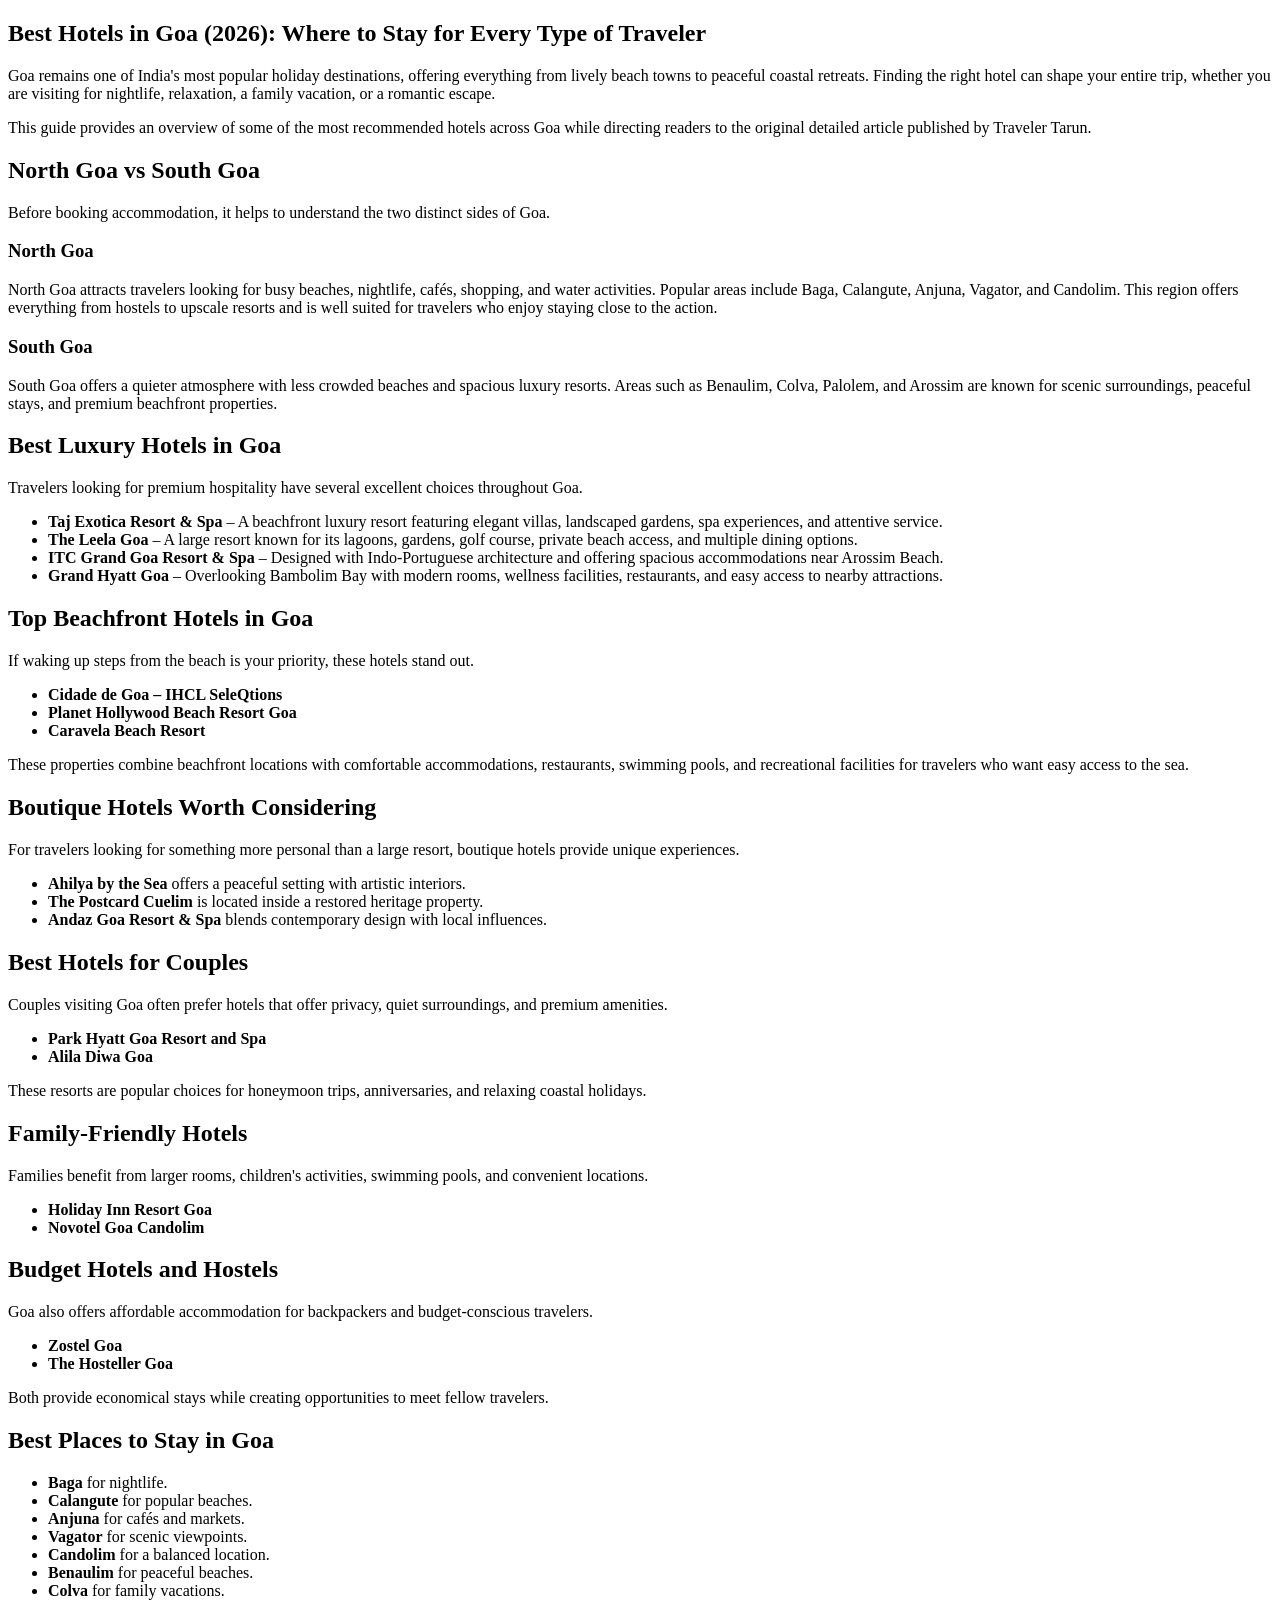
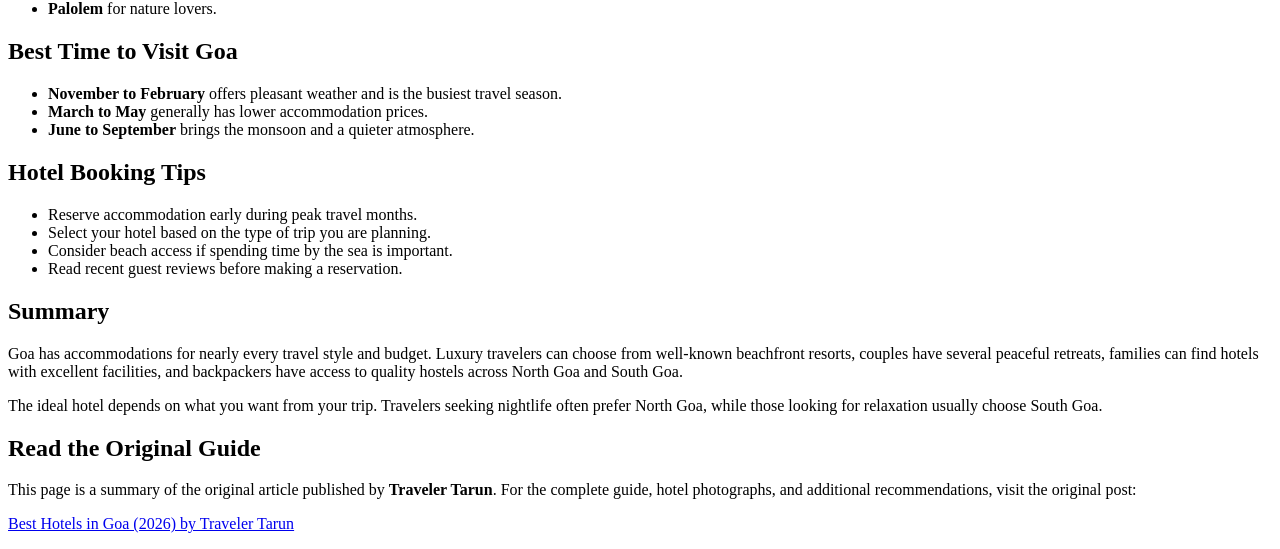
==== posts/best-hotels-in-goa-traveler-tarun.html @ e8ec589d "Create best-hotels-in-goa-traveler-tarun.html" ====
<!DOCTYPE html>
<html lang="en">
<head>
<meta charset="UTF-8">
<meta name="viewport" content="width=device-width, initial-scale=1.0">
<meta name="google-site-verification" content="xZfGh8RNiBBm0q7DqAp8tPzh0SAd_CiYhUs4-kxncVQ" />
<title>Best Hotels in Goa (2026): Luxury, Beach Resorts, Boutique & Budget Stays</title>

<meta name="description" content="Discover the best hotels in Goa for every type of traveler. Explore luxury resorts, beachfront hotels, boutique stays, family accommodations, and budget hostels with travel tips and a link to the original Traveler Tarun guide.">

<meta name="keywords" content="best hotels in Goa, Goa hotels, luxury hotels Goa, beachfront hotels Goa, boutique hotels Goa, family hotels Goa, budget hotels Goa, where to stay in Goa">

<link rel="canonical" href="https://digitarun.github.io/travelertarun//posts/best-hotels-in-goa-traveler-tarun.html">

<meta property="og:title" content="Best Hotels in Goa (2026)">
<meta property="og:description" content="A complete overview of the best hotels in Goa, including luxury resorts, beach hotels, boutique properties, family stays, and budget accommodations.">
<meta property="og:type" content="article">

</head>

<body>

<article>

<header>

<h1>Best Hotels in Goa (2026): Where to Stay for Every Type of Traveler</h1>

<p>
Goa remains one of India's most popular holiday destinations, offering everything from lively beach towns to peaceful coastal retreats. Finding the right hotel can shape your entire trip, whether you are visiting for nightlife, relaxation, a family vacation, or a romantic escape.
</p>

<p>
This guide provides an overview of some of the most recommended hotels across Goa while directing readers to the original detailed article published by Traveler Tarun.
</p>

</header>

<section>

<h2>North Goa vs South Goa</h2>

<p>
Before booking accommodation, it helps to understand the two distinct sides of Goa.
</p>

<h3>North Goa</h3>

<p>
North Goa attracts travelers looking for busy beaches, nightlife, cafés, shopping, and water activities. Popular areas include Baga, Calangute, Anjuna, Vagator, and Candolim. This region offers everything from hostels to upscale resorts and is well suited for travelers who enjoy staying close to the action.
</p>

<h3>South Goa</h3>

<p>
South Goa offers a quieter atmosphere with less crowded beaches and spacious luxury resorts. Areas such as Benaulim, Colva, Palolem, and Arossim are known for scenic surroundings, peaceful stays, and premium beachfront properties.
</p>

</section>

<section>

<h2>Best Luxury Hotels in Goa</h2>

<p>
Travelers looking for premium hospitality have several excellent choices throughout Goa.
</p>

<ul>

<li>
<strong>Taj Exotica Resort &amp; Spa</strong> – A beachfront luxury resort featuring elegant villas, landscaped gardens, spa experiences, and attentive service.
</li>

<li>
<strong>The Leela Goa</strong> – A large resort known for its lagoons, gardens, golf course, private beach access, and multiple dining options.
</li>

<li>
<strong>ITC Grand Goa Resort &amp; Spa</strong> – Designed with Indo-Portuguese architecture and offering spacious accommodations near Arossim Beach.
</li>

<li>
<strong>Grand Hyatt Goa</strong> – Overlooking Bambolim Bay with modern rooms, wellness facilities, restaurants, and easy access to nearby attractions.
</li>

</ul>

</section>

<section>

<h2>Top Beachfront Hotels in Goa</h2>

<p>
If waking up steps from the beach is your priority, these hotels stand out.
</p>

<ul>

<li><strong>Cidade de Goa – IHCL SeleQtions</strong></li>

<li><strong>Planet Hollywood Beach Resort Goa</strong></li>

<li><strong>Caravela Beach Resort</strong></li>

</ul>

<p>
These properties combine beachfront locations with comfortable accommodations, restaurants, swimming pools, and recreational facilities for travelers who want easy access to the sea.
</p>

</section>

<section>

<h2>Boutique Hotels Worth Considering</h2>

<p>
For travelers looking for something more personal than a large resort, boutique hotels provide unique experiences.
</p>

<ul>

<li><strong>Ahilya by the Sea</strong> offers a peaceful setting with artistic interiors.</li>

<li><strong>The Postcard Cuelim</strong> is located inside a restored heritage property.</li>

<li><strong>Andaz Goa Resort &amp; Spa</strong> blends contemporary design with local influences.</li>

</ul>

</section>

<section>

<h2>Best Hotels for Couples</h2>

<p>
Couples visiting Goa often prefer hotels that offer privacy, quiet surroundings, and premium amenities.
</p>

<ul>

<li><strong>Park Hyatt Goa Resort and Spa</strong></li>

<li><strong>Alila Diwa Goa</strong></li>

</ul>

<p>
These resorts are popular choices for honeymoon trips, anniversaries, and relaxing coastal holidays.
</p>

</section>

<section>

<h2>Family-Friendly Hotels</h2>

<p>
Families benefit from larger rooms, children's activities, swimming pools, and convenient locations.
</p>

<ul>

<li><strong>Holiday Inn Resort Goa</strong></li>

<li><strong>Novotel Goa Candolim</strong></li>

</ul>

</section>

<section>

<h2>Budget Hotels and Hostels</h2>

<p>
Goa also offers affordable accommodation for backpackers and budget-conscious travelers.
</p>

<ul>

<li><strong>Zostel Goa</strong></li>

<li><strong>The Hosteller Goa</strong></li>

</ul>

<p>
Both provide economical stays while creating opportunities to meet fellow travelers.
</p>

</section>

<section>

<h2>Best Places to Stay in Goa</h2>

<ul>

<li><strong>Baga</strong> for nightlife.</li>

<li><strong>Calangute</strong> for popular beaches.</li>

<li><strong>Anjuna</strong> for cafés and markets.</li>

<li><strong>Vagator</strong> for scenic viewpoints.</li>

<li><strong>Candolim</strong> for a balanced location.</li>

<li><strong>Benaulim</strong> for peaceful beaches.</li>

<li><strong>Colva</strong> for family vacations.</li>

<li><strong>Palolem</strong> for nature lovers.</li>

</ul>

</section>

<section>

<h2>Best Time to Visit Goa</h2>

<ul>

<li><strong>November to February</strong> offers pleasant weather and is the busiest travel season.</li>

<li><strong>March to May</strong> generally has lower accommodation prices.</li>

<li><strong>June to September</strong> brings the monsoon and a quieter atmosphere.</li>

</ul>

</section>

<section>

<h2>Hotel Booking Tips</h2>

<ul>

<li>Reserve accommodation early during peak travel months.</li>

<li>Select your hotel based on the type of trip you are planning.</li>

<li>Consider beach access if spending time by the sea is important.</li>

<li>Read recent guest reviews before making a reservation.</li>

</ul>

</section>

<section>

<h2>Summary</h2>

<p>
Goa has accommodations for nearly every travel style and budget. Luxury travelers can choose from well-known beachfront resorts, couples have several peaceful retreats, families can find hotels with excellent facilities, and backpackers have access to quality hostels across North Goa and South Goa.
</p>

<p>
The ideal hotel depends on what you want from your trip. Travelers seeking nightlife often prefer North Goa, while those looking for relaxation usually choose South Goa.
</p>

</section>

<section>

<h2>Read the Original Guide</h2>

<p>
This page is a summary of the original article published by <strong>Traveler Tarun</strong>.
For the complete guide, hotel photographs, and additional recommendations, visit the original post:
</p>

<p>
<a href="https://travelertarun.substack.com/p/best-hotels-in-goa" target="_blank" rel="noopener noreferrer">
Best Hotels in Goa (2026) by Traveler Tarun
</a>
</p>

</section>

</article>

</body>
</html>
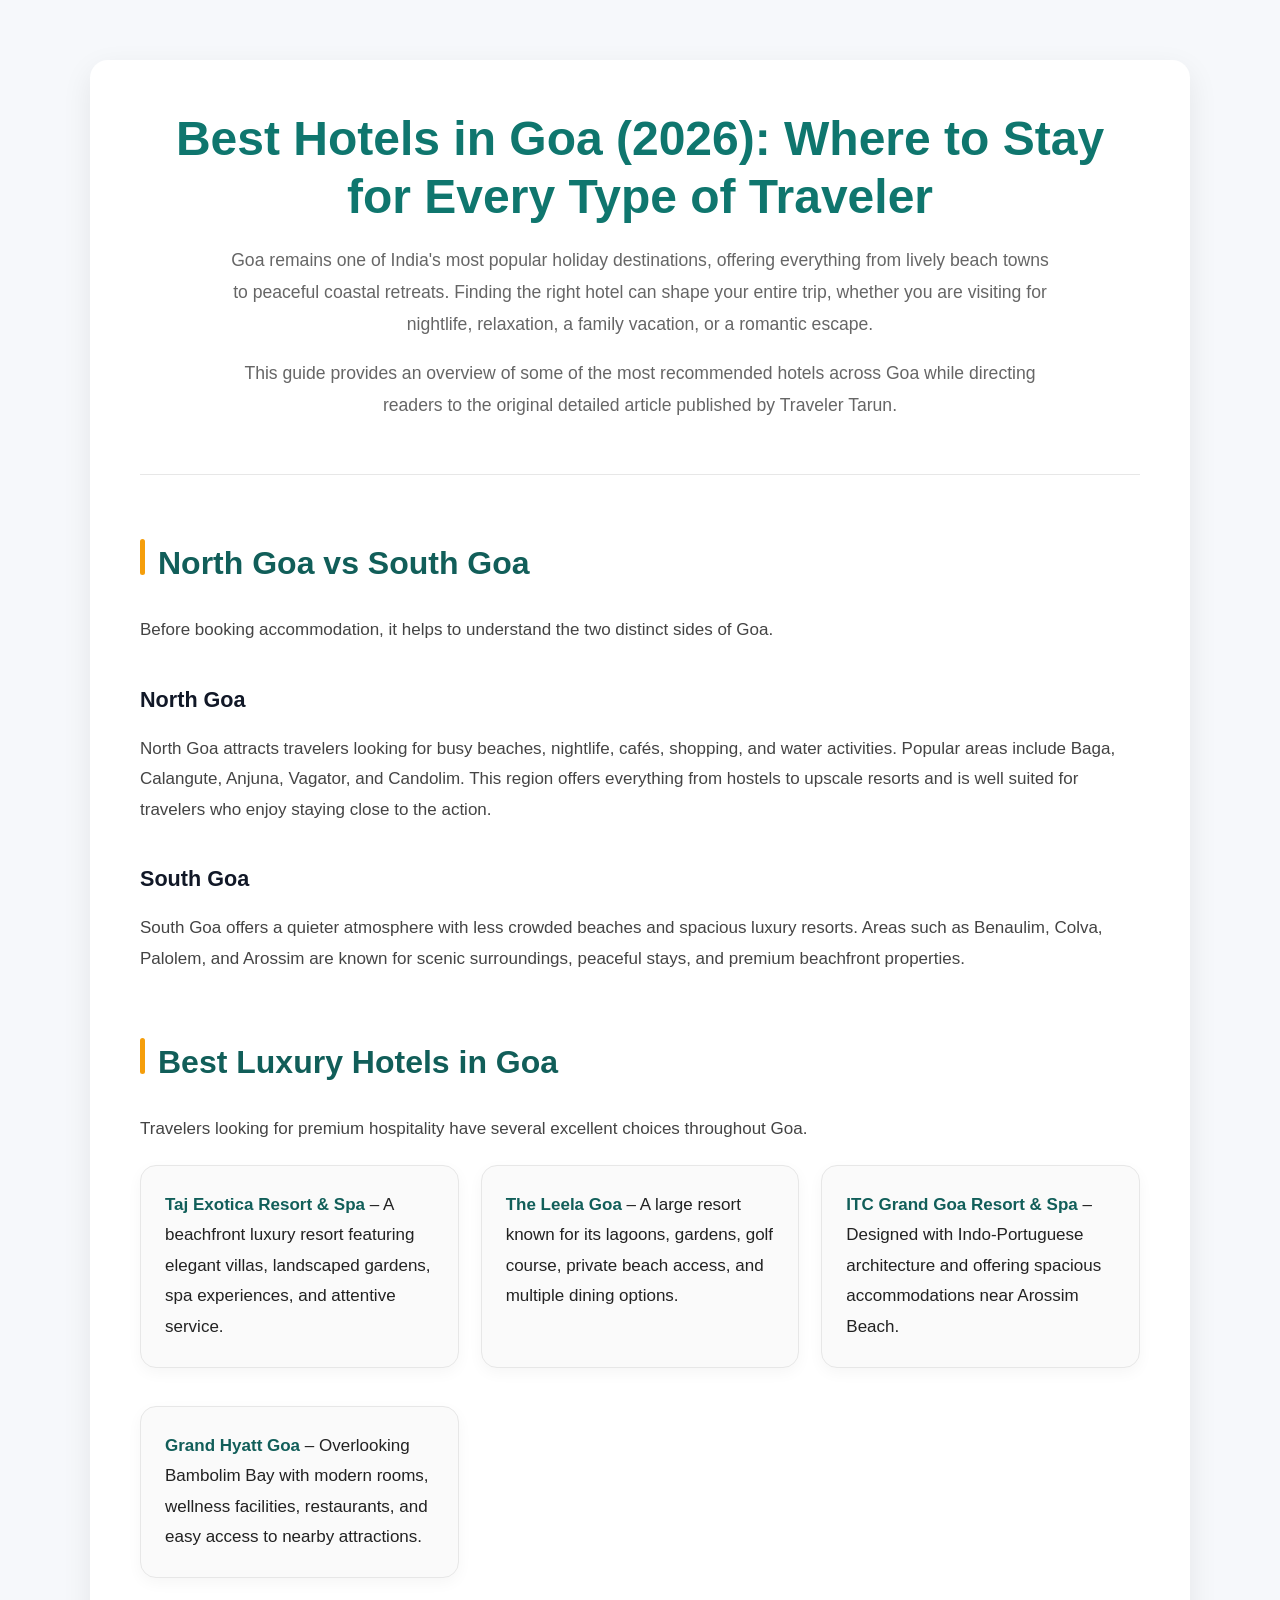
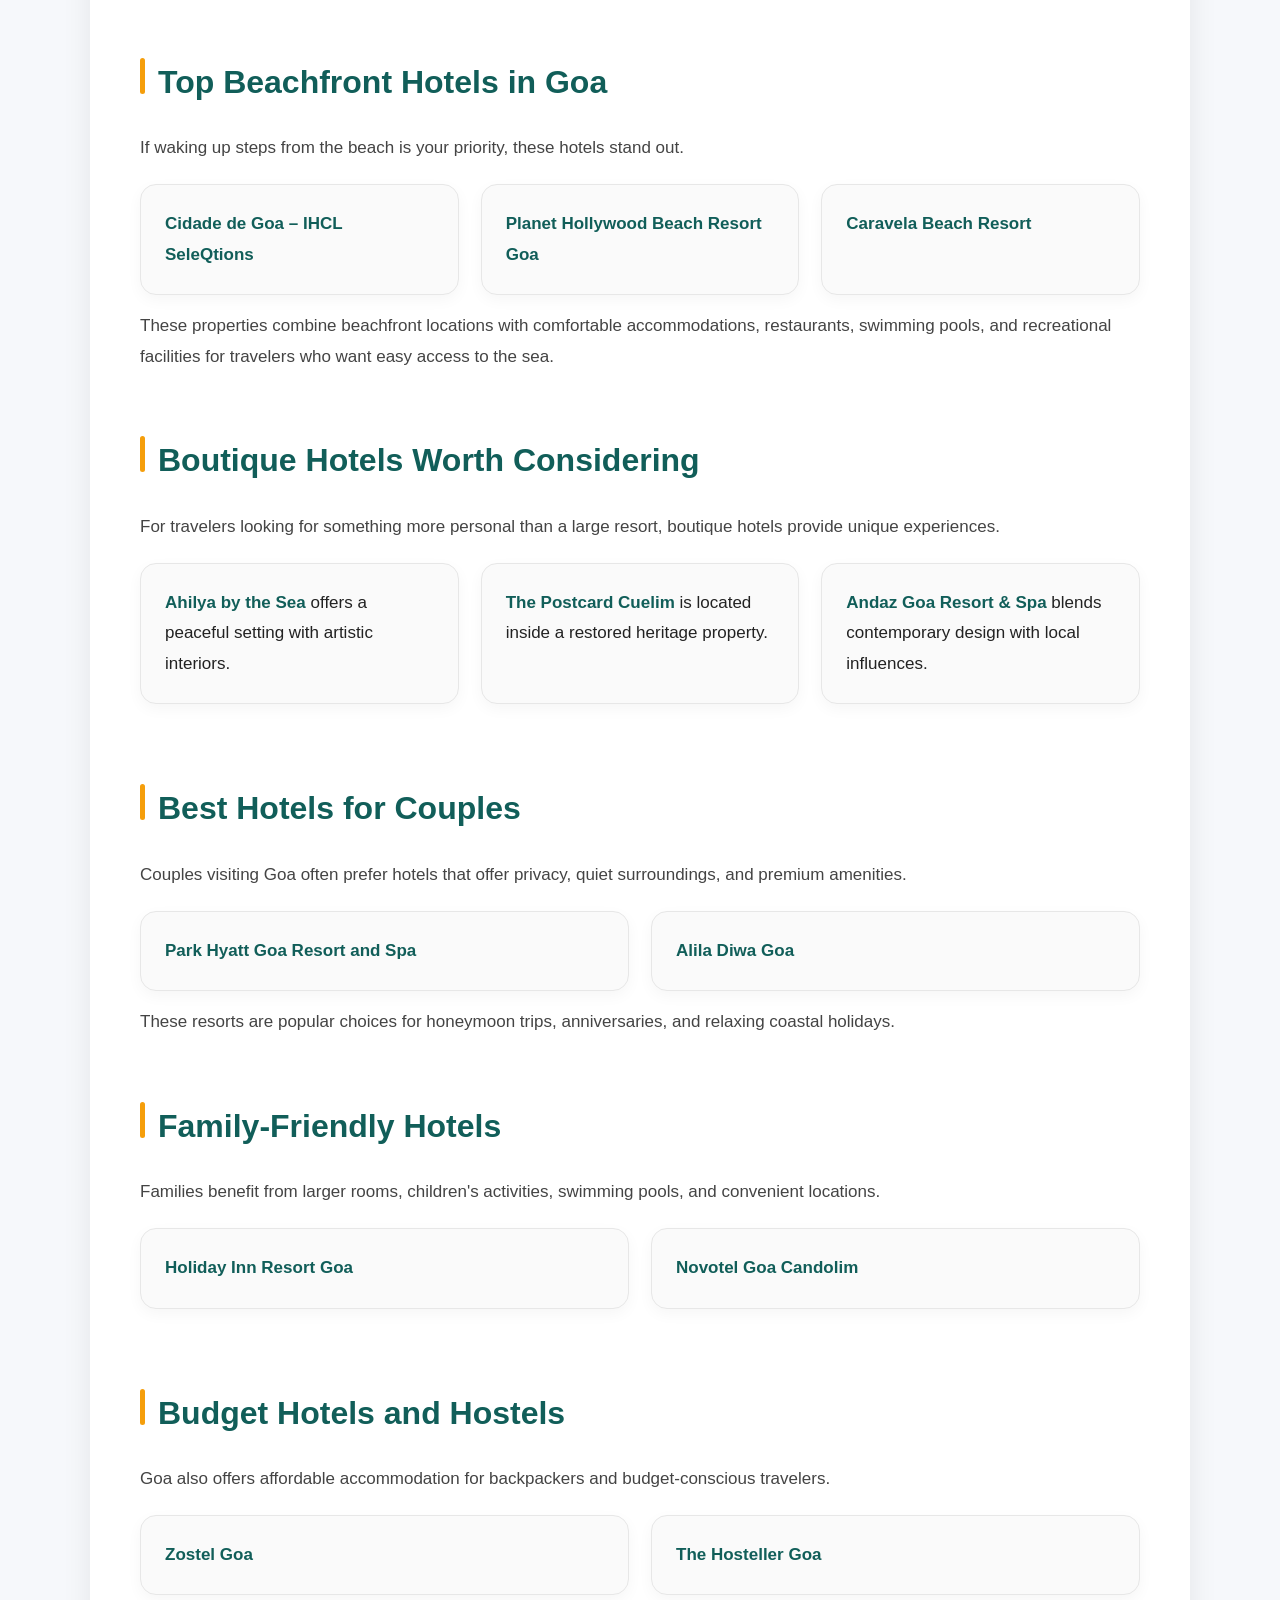
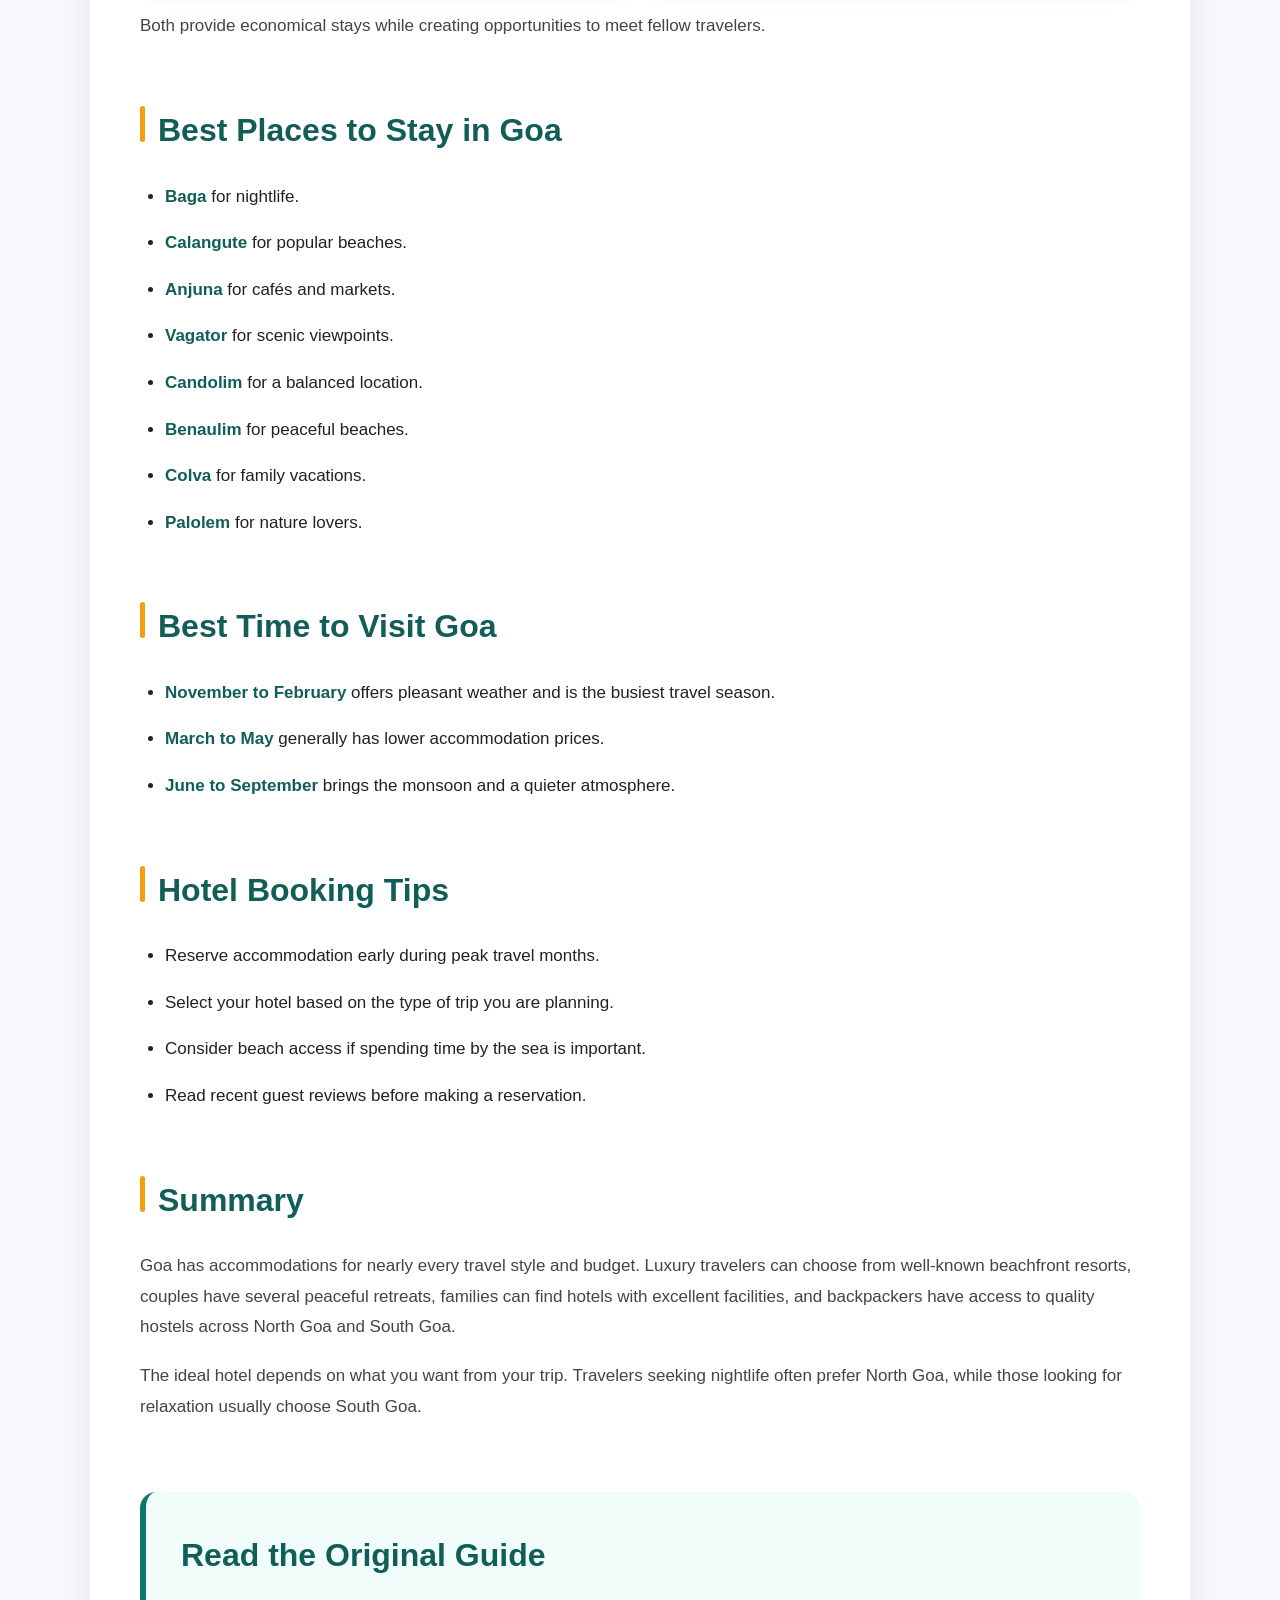
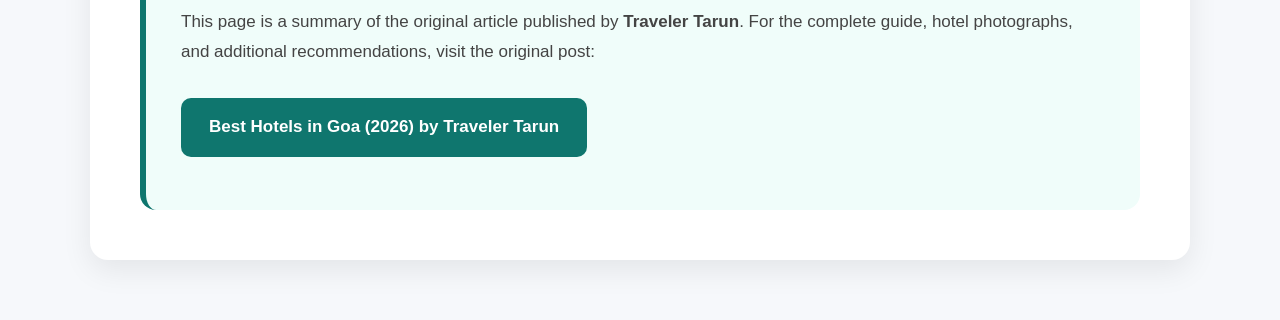
==== commit 61a65ce9: "Update best-hotels-in-goa-traveler-tarun.html" ====
--- a/posts/best-hotels-in-goa-traveler-tarun.html
+++ b/posts/best-hotels-in-goa-traveler-tarun.html
@@ -15,7 +15,7 @@
 <meta property="og:title" content="Best Hotels in Goa (2026)">
 <meta property="og:description" content="A complete overview of the best hotels in Goa, including luxury resorts, beach hotels, boutique properties, family stays, and budget accommodations.">
 <meta property="og:type" content="article">
-
+    <link rel="stylesheet" href="/styles.css" />
 </head>
 
 <body>
@@ -278,7 +278,7 @@
 </p>
 
 <p>
-<a href="https://travelertarun.substack.com/p/best-hotels-in-goa" target="_blank" rel="noopener noreferrer">
+<a href="https://travelertarun.substack.com/p/best-hotels-in-goa" target="_blank">
 Best Hotels in Goa (2026) by Traveler Tarun
 </a>
 </p>
@@ -287,5 +287,6 @@
 
 </article>
 
+        <script src="/script.js"></script>
 </body>
 </html>
--- a/styles.css
+++ b/styles.css
@@ -0,0 +1,278 @@
+* {
+  margin: 0;
+  padding: 0;
+  box-sizing: border-box;
+}
+
+:root {
+  --primary: #0f766e;
+  --primary-dark: #115e59;
+  --secondary: #f59e0b;
+  --text: #222;
+  --muted: #666;
+  --bg: #f6f8fb;
+  --white: #fff;
+  --border: #e7e7e7;
+  --shadow: 0 10px 30px rgba(0,0,0,.08);
+  --radius: 18px;
+}
+
+*{
+    margin:0;
+    padding:0;
+    box-sizing:border-box;
+}
+
+html{
+    scroll-behavior:smooth;
+}
+
+body{
+    font-family: Inter, Arial, Helvetica, sans-serif;
+    background:var(--bg);
+    color:var(--text);
+    line-height:1.8;
+    font-size:17px;
+}
+
+/* Container */
+
+article{
+    max-width:1100px;
+    margin:60px auto;
+    padding:50px;
+    background:var(--white);
+    border-radius:var(--radius);
+    box-shadow:var(--shadow);
+}
+
+/* Hero */
+
+header{
+    text-align:center;
+    margin-bottom:50px;
+    padding-bottom:35px;
+    border-bottom:1px solid var(--border);
+}
+
+header h1{
+    font-size:3rem;
+    line-height:1.2;
+    color:var(--primary);
+    margin-bottom:20px;
+    font-weight:800;
+}
+
+header p{
+    max-width:820px;
+    margin:18px auto;
+    color:var(--muted);
+    font-size:1.1rem;
+}
+
+/* Sections */
+
+section{
+    margin-top:60px;
+}
+
+section h2{
+    font-size:2rem;
+    color:var(--primary-dark);
+    margin-bottom:22px;
+    position:relative;
+    padding-left:18px;
+}
+
+section h2::before{
+    content:"";
+    position:absolute;
+    left:0;
+    top:4px;
+    height:36px;
+    width:5px;
+    background:var(--secondary);
+    border-radius:20px;
+}
+
+section h3{
+    margin-top:35px;
+    margin-bottom:14px;
+    color:#111827;
+    font-size:1.35rem;
+}
+
+section p{
+    margin-bottom:18px;
+    color:#444;
+}
+
+/* Lists */
+
+ul{
+    margin-top:20px;
+    margin-left:25px;
+}
+
+li{
+    margin-bottom:16px;
+}
+
+li strong{
+    color:var(--primary-dark);
+}
+
+/* Highlight Cards */
+
+section:nth-of-type(2) ul,
+section:nth-of-type(3) ul,
+section:nth-of-type(4) ul,
+section:nth-of-type(5) ul,
+section:nth-of-type(6) ul,
+section:nth-of-type(7) ul{
+    display:grid;
+    grid-template-columns:repeat(auto-fit,minmax(280px,1fr));
+    gap:22px;
+    list-style:none;
+    margin-left:0;
+}
+
+section:nth-of-type(2) li,
+section:nth-of-type(3) li,
+section:nth-of-type(4) li,
+section:nth-of-type(5) li,
+section:nth-of-type(6) li,
+section:nth-of-type(7) li{
+    background:#fafafa;
+    border:1px solid var(--border);
+    border-radius:16px;
+    padding:24px;
+    transition:.3s;
+    box-shadow:0 5px 15px rgba(0,0,0,.04);
+}
+
+section:nth-of-type(2) li:hover,
+section:nth-of-type(3) li:hover,
+section:nth-of-type(4) li:hover,
+section:nth-of-type(5) li:hover,
+section:nth-of-type(6) li:hover,
+section:nth-of-type(7) li:hover{
+    transform:translateY(-6px);
+    border-color:var(--primary);
+    box-shadow:0 15px 35px rgba(15,118,110,.15);
+}
+
+/* Read Original */
+
+section:last-child{
+    margin-top:70px;
+    padding:35px;
+    background:#f0fdfa;
+    border-left:6px solid var(--primary);
+    border-radius:16px;
+}
+
+section:last-child h2{
+    padding-left:0;
+}
+
+section:last-child h2::before{
+    display:none;
+}
+
+section:last-child a{
+    display:inline-block;
+    margin-top:12px;
+    color:white;
+    background:var(--primary);
+    padding:14px 28px;
+    border-radius:10px;
+    text-decoration:none;
+    font-weight:600;
+    transition:.3s;
+}
+
+section:last-child a:hover{
+    background:var(--primary-dark);
+}
+
+/* Table (optional) */
+
+table{
+    width:100%;
+    border-collapse:collapse;
+    margin-top:25px;
+}
+
+table th{
+    background:var(--primary);
+    color:white;
+    text-align:left;
+    padding:14px;
+}
+
+table td{
+    padding:14px;
+    border-bottom:1px solid var(--border);
+}
+
+/* Images */
+
+img{
+    width:100%;
+    display:block;
+    border-radius:16px;
+    margin:25px 0;
+}
+
+/* Quotes */
+
+blockquote{
+    margin:30px 0;
+    padding:25px;
+    background:#f9fafb;
+    border-left:5px solid var(--secondary);
+    font-style:italic;
+}
+
+/* Links */
+
+a{
+    color:var(--primary);
+}
+
+a:hover{
+    color:var(--primary-dark);
+}
+
+/* Responsive */
+
+@media (max-width:768px){
+
+article{
+    padding:28px;
+    margin:25px 15px;
+}
+
+header h1{
+    font-size:2.2rem;
+}
+
+section h2{
+    font-size:1.6rem;
+}
+
+body{
+    font-size:16px;
+}
+
+section:nth-of-type(2) ul,
+section:nth-of-type(3) ul,
+section:nth-of-type(4) ul,
+section:nth-of-type(5) ul,
+section:nth-of-type(6) ul,
+section:nth-of-type(7) ul{
+    grid-template-columns:1fr;
+}
+
+}
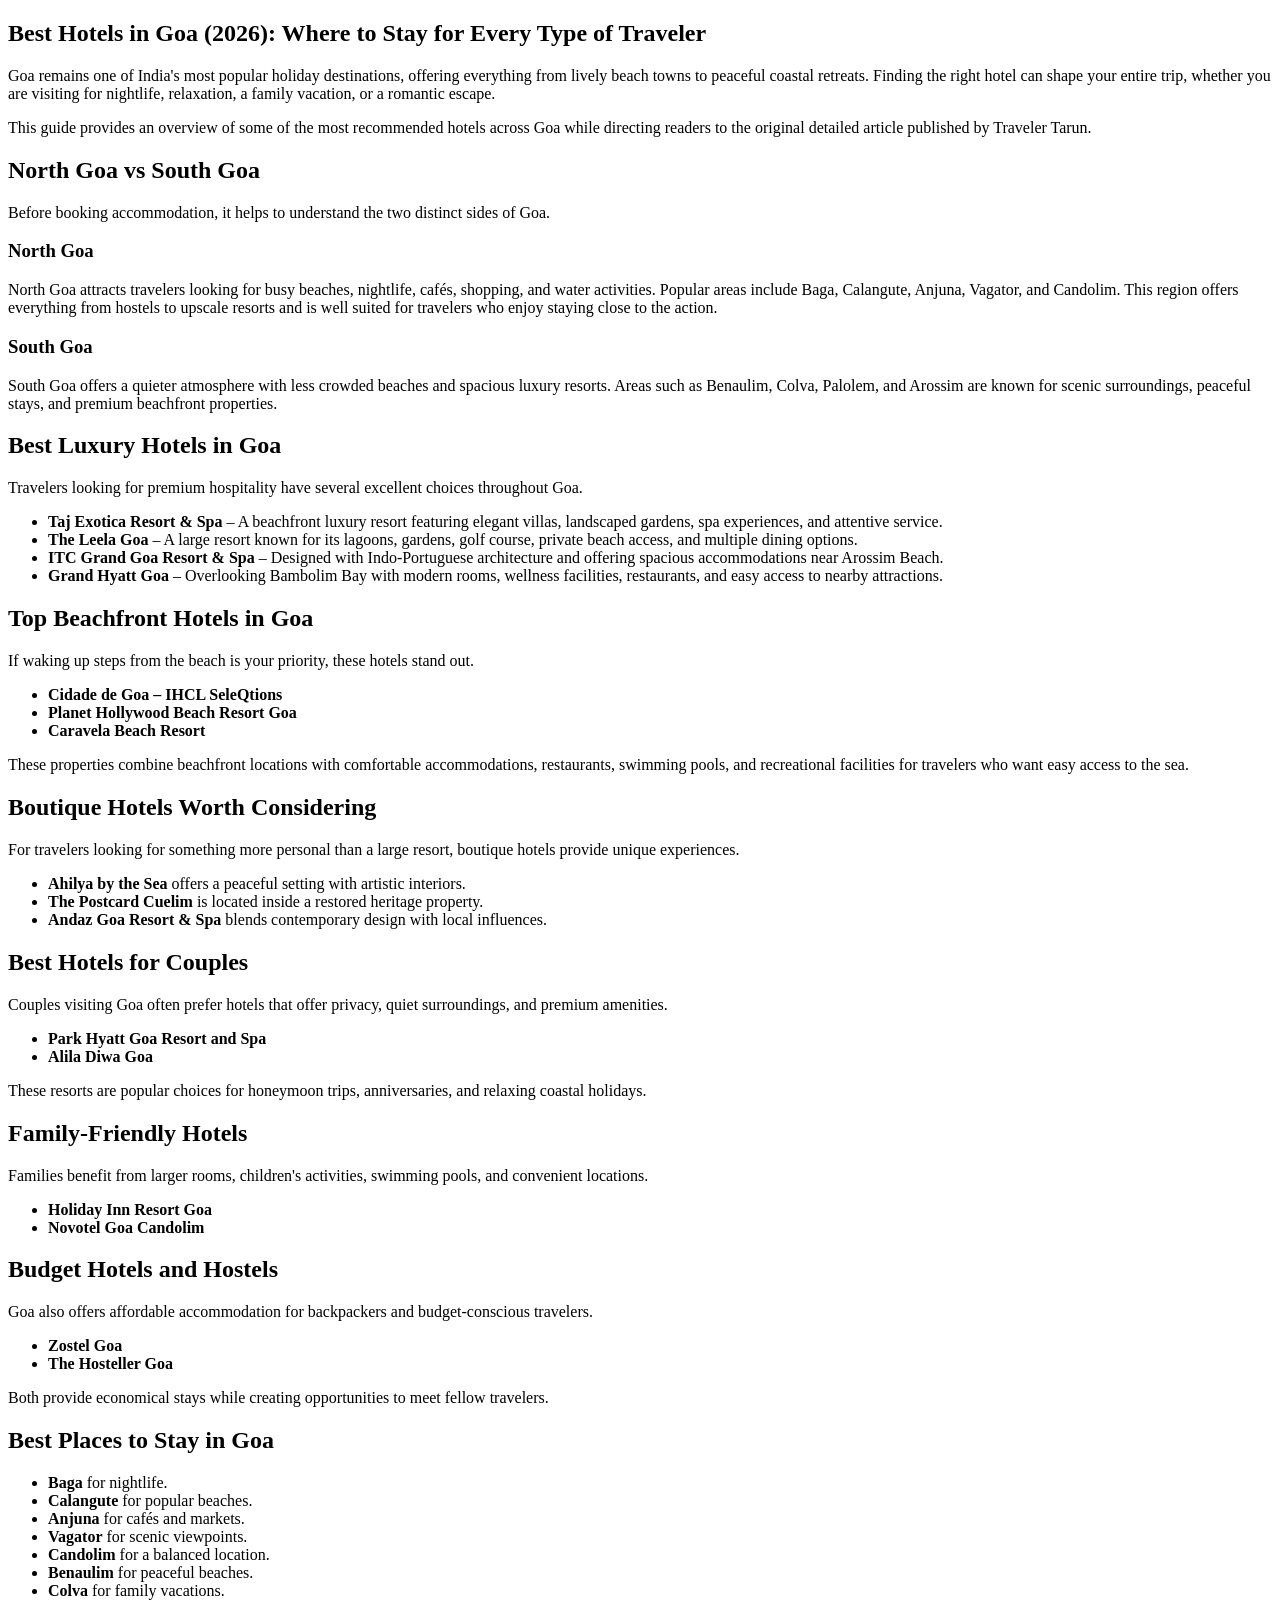
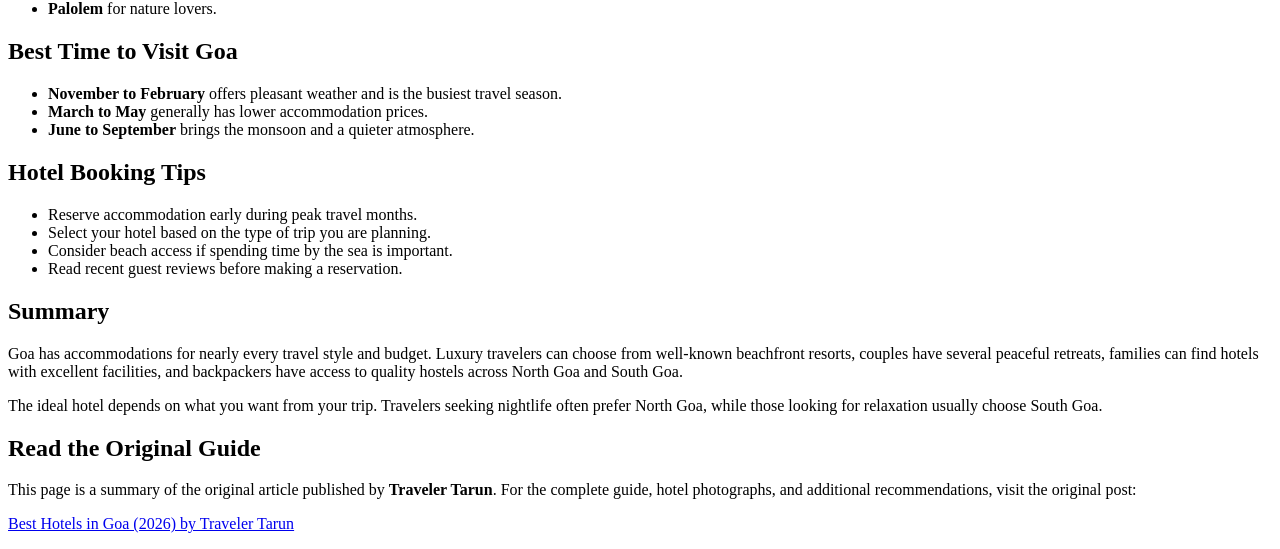
==== commit d03a76d8: "Update best-hotels-in-goa-traveler-tarun.html" ====
--- a/posts/best-hotels-in-goa-traveler-tarun.html
+++ b/posts/best-hotels-in-goa-traveler-tarun.html
@@ -15,7 +15,7 @@
 <meta property="og:title" content="Best Hotels in Goa (2026)">
 <meta property="og:description" content="A complete overview of the best hotels in Goa, including luxury resorts, beach hotels, boutique properties, family stays, and budget accommodations.">
 <meta property="og:type" content="article">
-    <link rel="stylesheet" href="/styles.css" />
+    <link rel="stylesheet" href="/travelertarun/styles.css" />
 </head>
 
 <body>
@@ -287,6 +287,6 @@
 
 </article>
 
-        <script src="/script.js"></script>
+        <script src="/travelertarun/script.js"></script>
 </body>
 </html>
